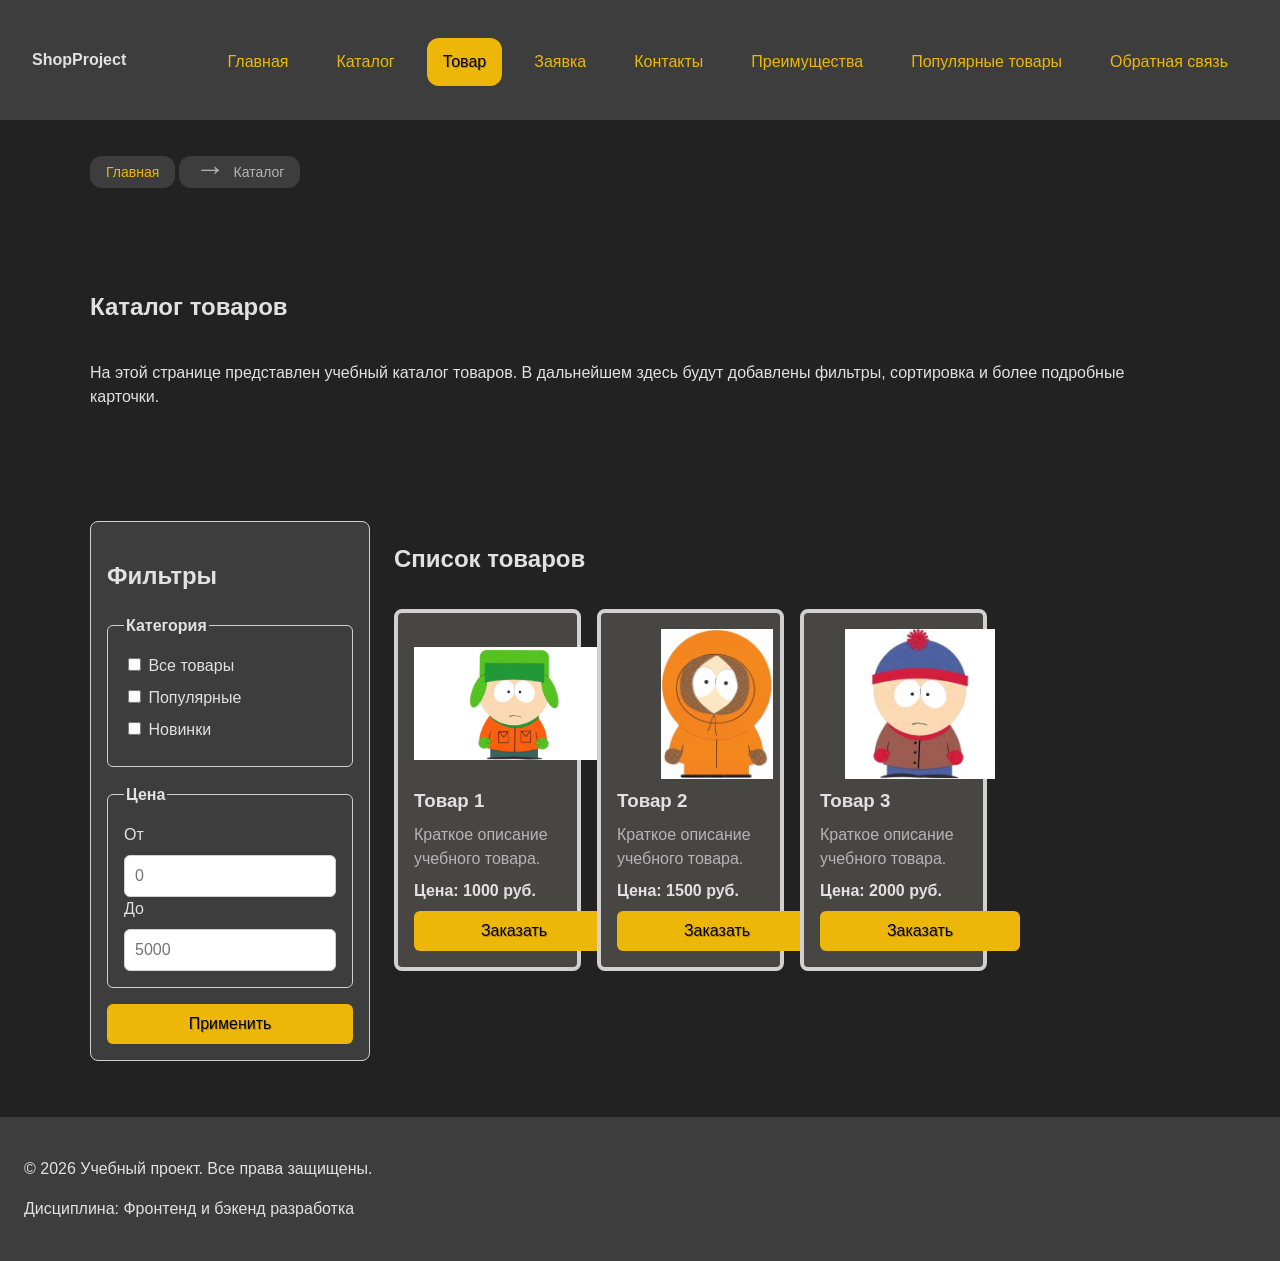
==== catalog.html @ 07860b6c "feat: add responsive layout styles" ====
<!DOCTYPE html>
<html lang="ru">
<head>
  <meta charset="UTF-8">
  <meta name="viewport" content="width=device-width, initial-scale=1.0">
  <meta name="description" content="Каталог товаров учебного интернет-магазина.">
  <title>Каталог товаров — Учебный интернет-магазин</title>
  <link rel="stylesheet" href="css/style.css">
  <link rel="stylesheet" href="css/responsive.css">
  <script src="js/main.js" defer></script>
  <meta property="og:type" content="website">
  <meta property="og:title" content="Учебный интернет-магазин">
  <meta property="og:description" content="Учебный frontend-проект интернет-магазина.">
  <meta property="og:image" content="https://Flash-Anaks.github.io/kr1-html-css-shop/images/preview.png">
</head>
<body>
  <header>
    <div class="site-header">
      <a class="site-header__logo" href="index.html">ShopProject</a>
      <nav class="site-nav" aria-label="Основная навигация">
        <ul class="site-nav__list">
          <li class="site-nav__item">
            <a class="site-nav__link" href="index.html">Главная</a>
          </li>
          <li class="site-nav__item">
            <a class="site-nav__link" href="catalog.html">Каталог</a>
          </li>
          <li class="site-nav__item">
            <a class="site-nav__link site-nav__link--active" href="product.html" aria-current="page">Товар</a>
          </li>
          <li class="site-nav__item">
            <a class="site-nav__link" href="order.html">Заявка</a>
          </li>
          <li class="site-nav__item">
            <a class="site-nav__link" href="contacts.html">Контакты</a>
          </li>
          <li class="site-nav__item">
            <a class="site-nav__link" href="index.html#advantages">Преимущества</a>
          </li>
          <li class="site-nav__item">
            <a class="site-nav__link" href="index.html#popular">Популярные товары</a>
          </li>
          <li class="site-nav__item">
            <a class="site-nav__link" href="index.html#contacts">Обратная связь</a>
          </li>
        </ul>
      </nav>
    </div>
  </header>

  <main>
    <nav class="breadcrumbs" aria-label="Хлебные крошки">
      <a class="breadcrumbs__link" href="index.html">Главная</a>
      <span class="breadcrumbs__current">Каталог</span>
    </nav>

    <section class="section">
      <h1>Каталог товаров</h1>
      <p>
        На этой странице представлен учебный каталог товаров.
        В дальнейшем здесь будут добавлены фильтры, сортировка и более
        подробные карточки.
      </p>
    </section>

    <section class="catalog-layout">
      <aside class="catalog-filters">
        <h2>Фильтры</h2>

        <form class="filters-form" action="#" method="get">
          <fieldset>
            <legend>Категория</legend>

            <label>
              <input type="checkbox" name="category" value="all">
              Все товары
            </label>

            <label>
              <input type="checkbox" name="category" value="popular">
              Популярные
            </label>

            <label>
              <input type="checkbox" name="category" value="new">
              Новинки
            </label>
          </fieldset>

          <fieldset>
            <legend>Цена</legend>

            <label for="price-from">От</label>
            <input id="price-from" name="price-from" type="number" min="0" placeholder="0">

            <label for="price-to">До</label>
            <input id="price-to" name="price-to" type="number" min="0" placeholder="5000">
          </fieldset>

          <button class="button" type="submit">Применить</button>
        </form>
      </aside>

      <section class="catalog-products">
        <h2>Список товаров</h2>

        <div class="products-grid">
          <article class="product-card product-card">
            <div class="product-card__image-container"><img class="product-card__image" src="images/377adab44aed2e738bd4cde7fe57b68b87d6267f4cfb_16_9.webp" loading="lazy"></div>
            <h3 class="product-card__title">Товар 1</h3>
            <p class="product-card__description">Краткое описание учебного товара.</p>
            <p class="product-card__price">Цена: 1000 руб.</p>
            <button 
              class="button product-card__button" 
              type="button" 
              data-product="Товар 1">
              Заказать
            </button>
          </article>

          <article class="product-card">
            <div class="product-card__image-container"><img
                src="images/9360_big-640.jpg"
                srcset="images/9360_big-480.jpg 480w,
                        images/9360_big-640.jpg 640w,
                        images/9360_big-960.jpg 960w"
                sizes="(max-width: 639px) 100vw,
                        (max-width: 1023px) 50vw,
                        33vw"
                alt="Товар 1"
                width="640"
                height="480"
                loading="lazy"
                class="product-card__image"
                >
            </div>
            <h3 class="product-card__title">Товар 2</h3>
            <p class="product-card__description">Краткое описание учебного товара.</p>
            <p class="product-card__price">Цена: 1500 руб.</p>
            <button 
              class="button product-card__button" 
              type="button" 
              data-product="Товар 1">
              Заказать
            </button>
          </article>

          <article class="product-card">
            <div class="product-card__image-container"><img class="product-card__image" src="images/images.jpg" loading="lazy"></div>
            <h3 class="product-card__title">Товар 3</h3>
            <p class="product-card__description">Краткое описание учебного товара.</p>
            <p class="product-card__price">Цена: 2000 руб.</p>
            <button 
              class="button product-card__button" 
              type="button" 
              data-product="Товар 1">
              Заказать
            </button>
          </article>
        </div>
      </section>
    </section>
  </main>

  <footer>
    <p>&copy; 2026 Учебный проект. Все права защищены.</p>
    <p>Дисциплина: Фронтенд и бэкенд разработка</p>
  </footer>
  <dialog class="order-dialog" id="order-dialog" aria-labelledby="order-dialog-title">
    <h2 class="order-dialog__title" id="order-dialog-title">Оформление заявки</h2>

    <form class="order-form" id="order-form" action="#" method="post" novalidate>

      <div class="order-form__field">
        <label class="order-form__label" for="order-name">Имя</label>
        <input
          class="order-form__input"
          id="order-name"
          name="name"
          type="text"
          placeholder="Введите ваше имя"
          minlength="2"
          autocomplete="given-name"
          required
        >
      </div>

      <div class="order-form__field">
        <label class="order-form__label" for="order-email">E-mail</label>
        <input
          class="order-form__input"
          id="order-email"
          name="email"
          type="email"
          placeholder="example@mail.ru"
          autocomplete="email"
          required
        >
      </div>

      <div class="order-form__field">
        <label class="order-form__label" for="order-phone">Телефон</label>
        <input
          class="order-form__input"
          id="order-phone"
          name="phone"
          type="tel"
          inputmode="tel"
          placeholder="+7 (900) 000-00-00"
          pattern="^\+7 \(\d{3}\) \d{3}-\d{2}-\d{2}$"
          required
        >
        <small>Формат: +7 (900) 000-00-00</small>
      </div>

      <div class="order-form__field">
        <label class="order-form__label" for="order-date">Дата связи</label>
        <input
          class="order-form__input"
          id="order-date"
          name="date"
          type="date"
        >
      </div>

      <div class="order-form__field">
        <label class="order-form__label" for="order-topic">Тема заявки</label>
        <select class="order-form__select" id="order-topic" name="topic" required>
          <option value="">Выберите тему</option>
          <option value="product">Заказ товара</option>
          <option value="consultation">Консультация</option>
          <option value="delivery">Доставка</option>
        </select>
      </div>

      <div class="order-form__field">
        <label class="order-form__label" for="order-comment">
          Комментарий
        </label>
        <textarea
          class="order-form__textarea"
          id="order-comment"
          name="comment"
          rows="4"
          placeholder="Укажите дополнительную информацию"
        ></textarea>
      </div>

      <div class="order-form__field order-form__field--checkbox">
        <label class="order-form__checkbox-label">
          <input
            class="order-form__checkbox"
            id="order-agreement"
            name="agreement"
            type="checkbox"
            required
          >
          Я согласен на обработку данных
        </label>
      </div>

      <div class="order-form__actions">
        <button class="button button--secondary" type="button" id="close-order-dialog">
          Закрыть
        </button>
        <button class="button button--primary" type="submit">
          Отправить заявку
        </button>
      </div>
    </form>
  </dialog>

  <p class="success-message" id="success-message" hidden>
    Форма успешно отправлена!
  </p>
</body>
</html>
---- css/style.css ----
/* ===============================
   1. Переменные проекта
   =============================== */

:root {
  /* Основные цвета проекта */
  --color-bg: #222222;
  --color-text: #e1e1e1;
  --color-text-active: #000000;
  --color-muted: #b6b4b4;
  --color-primary: #ecb708;
  --color-primary-dark: #b4891c;
  --color-border: #d1d1d1;
  --color-surface: #3e3d3d;
  --color-surface-accent: #484642;
  --color-danger: #b00020;
  --color-success: #168a2f;
  --color-success-bg: #eefaf0;
  --color-white: #ffffff;

  /* Отступы */
  --space-xs: 4px;
  --space-sm: 8px;
  --space-md: 16px;
  --space-lg: 24px;
  --space-xl: 32px;

  /* Скругления */
  --radius-sm: 6px;
  --radius-md: 8px;
  --radius-lg: 12px;

  /* Размеры */
  --container-width: 1100px;
}

/* ===============================
   2. Базовые стили
   =============================== */

html {
  scroll-behavior: smooth;
}

/* 
  Универсальное правило для всех элементов.
  border-box делает расчёт размеров более понятным:
  width включает content, padding и border.
*/
* {
  box-sizing: border-box;
}

/*
  Убираем стандартный внешний отступ браузера у body.
  Без этого вокруг страницы может появиться белая рамка.
*/
body {
  margin: 0;
  font-family: Arial, sans-serif;
  line-height: 1.5;
  color: var(--color-text);
  background-color: var(--color-bg);
}

/*
  Задаём внутренние отступы для основных областей страницы.
  Это делает содержимое визуально отделённым от краёв окна браузера.
*/
header,
main,
footer {
  padding: var(--space-lg);
}

/*
  Оформляем шапку страницы.
  Пока используется простой светло-серый фон.
*/
header {
  background-color: var(--color-surface);
  position: sticky;
  top: 0;
  z-index: 10;
}

img {
  max-width: 200px;
  height: 100%;
  object-fit: contain;

}
/*
  Оформляем подвал страницы тем же фоном,
  чтобы визуально отделить его от основного содержимого.
*/
footer {
  background-color: var(--color-surface);
}

li {
  width: fit-content;
  background-color: var(--color-surface);
  padding: 2px 4px;
  margin-top: 4px;
  border-radius: var(--radius-md);
}
/*
  Ограничиваем ширину содержимого шапки,
  чтобы оно не растягивалось слишком сильно на широких экранах.
*/
.site-header {
  display: flex;
  align-items: center;
  justify-content: space-between;
  padding: var(--space-sm);
  background-color: var(--color-surface);
}

.site-header__inner {
  max-width: var(--container-width);
  margin: 0 auto;
  padding: var(--space-lg);
}

/*
  Оформляем текстовый логотип.
*/
.site-header__logo {
  font-weight: 700;
  color: var(--color-text);
  text-decoration: none;
}

/*
  Убираем стандартные отступы и маркеры списка навигации.
*/
.site-nav__list {
  display: flex;
  flex-wrap: wrap;
  justify-content: center;
  align-items: center;
  gap: var(--space-sm);
  padding: 0;
  margin: 0; 
  list-style: none;
}

/*
  Добавляем расстояние между пунктами меню.
*/
.site-nav__link {
  display: inline-block;
  padding: var(--space-sm) var(--space-md);
  color: var(--color-primary);
  text-decoration: none;
  border-radius: var(--radius-lg);
}

.site-nav__link:hover {
  color: var(--color-text-active);
  text-shadow: 1px 1px 0 var(--color-primary-dark);
  background-color: var(--color-primary);
}

.site-nav__link:focus-visible {
  outline: 2px solid var(--color-primary);
  text-shadow: 1px 1px 0 var(--color-primary-dark);
  outline-offset: 3px;
}

.site-nav__link--active {
  color: var(--color-text-active);
  text-shadow: 1px 1px 0 var(--color-primary-dark);
  background-color: var(--color-primary);
}

:target {
  outline: 5px dotted var(--color-primary);
  outline-offset: 4px;
}

/* ===============================
   3. Общие элементы интерфейса
   =============================== */

a {
  color: var(--color-primary);
}

/* a:hover {
  color: var(--color-primary-dark);
} */

a:focus-visible {
  outline: 2px solid var(--color-primary);
  outline-offset: 3px;
}

/*
  Пока это обычная ссылка, но визуально она оформляется как кнопка.
*/
.button {
  display: inline-block;
  padding: var(--space-sm) var(--space-md);
  color: var(--color-text-active);
  background-color: var(--color-primary);
  text-decoration: none;
  border: none;
  border-radius: var(--radius-sm);
  cursor: pointer;
  text-shadow: 1px 1px 0 var(--color-primary-dark);
}

/*
  Простое состояние наведения для кнопки.
*/
.button:hover {
  background-color: var(--color-primary-dark);
}

.button:focus-visible {
  outline: 2px solid var(--color-primary);
  outline-offset: 3px;
}

.button:disabled {
  opacity: 0.6;
  cursor: not-allowed;
}

/* ===============================
   4. Компоненты страницы
   =============================== */

/*
  Hero-блок — первый крупный блок страницы.
  Он визуально отделяется от остальных разделов фоном и отступами.
*/
.hero {
  max-width: var(--container-width);
  margin: 0 auto var(--space-xl);
  padding: var(--space-xl) var(--space-lg);
  background-color: var(--color-surface-accent);
  border-radius: var(--radius-lg);
}

/*
  Общий класс для разделов страницы.
*/
.section {
  display: grid;
  max-width: var(--container-width);
  margin: 0 auto var(--space-xl);
}

/*
  Убираем лишний верхний отступ у заголовков разделов.
*/
.section h2 {
  margin-top: 0;
}

.catalog-layout {
  max-width: var(--container-width);
  margin: 0 auto var(--space-xl);
  display: grid;
  grid-template-columns: 260px 1fr;
  grid-template-areas: "filters products";
  gap: var(--space-lg);
}

.catalog-filters {
  grid-area: filters;
  padding: var(--space-md);
  border: 1px solid var(--color-border);
  border-radius: var(--radius-md);
  background-color: var(--color-surface);
}

.filters-form {
  display: grid;
  gap: var(--space-md);
}

.filters-form fieldset {
  margin: 0;
  padding: var(--space-md);
  border: 1px solid var(--color-border);
  border-radius: var(--radius-sm);
}

.filters-form legend {
  font-weight: 700;
}

.filters-form label {
  display: block;
  margin-bottom: var(--space-sm);
}

.filters-form input[type="number"] {
  width: 100%;
  padding: 8px 10px;
  border: 1px solid var(--color-border);
  border-radius: var(--radius-sm);
  font: inherit;
}

.catalog-products {
  grid-area: products;
}

.products-grid {
  display: grid;
  grid-template-columns: repeat(3, 1fr);
  gap: var(--space-lg);
}

.products-card__0 {
  display: grid;
  grid-template-columns: repeat(3, 1fr);
  gap: var(--space-lg);
}
/*
  Карточка товара — самостоятельный блок.
  На следующих занятиях карточки будут доработаны и выстроены в сетку.
*/
.product-card {
  margin-top: 12px;
  display: grid;
  flex-direction: column;
  gap: var(--space-sm);
  margin-bottom: 0;
  padding: var(--space-md);
  border: 4px solid var(--color-border);
  border-radius: var(--radius-md);
  background-color: var(--color-surface-accent);
}

.product-card:hover {
  border-color: var(--color-primary);
}

.product-card--discount {
  border-color: var(--color-danger);
}

.product-card__title {
  margin: 0;
  color: var(--color-text);
}

.product-card__description {
  margin: 0;
  color: var(--color-muted);
}

.product-card__price {
  margin: 0;
  font-weight: 700;
}

.product-card--discount .product-card__price {
  color: var(--color-danger);
}

.product-card__button {
  margin-top: auto;
  align-self: flex-start;
}

.product-card__image-container {
  display: block;
  width: 200px;
  color: var(--color-border);
  height: 150px;
}
/*
  Убираем лишний верхний отступ у заголовка карточки.
*/
.product-card h3 {
  margin-top: 0;
}

/*
  Дополнительный информационный блок.
*/
.aside-info {
  max-width: var(--container-width);
  margin: 0 auto var(--space-xl);
  padding: var(--space-md);
  border-left: 4px solid var(--color-primary);
  background-color: var(--color-surface);
}

.breadcrumbs {
  max-width: var(--container-width);
  margin: 0 auto var(--space-md);
  font-size: 14px;
  color: var(--color-muted);
}

.breadcrumbs__link {
  color: var(--color-primary);
  background-color: var(--color-surface);
  text-decoration: none;
  border-radius: var(--radius-lg);
  padding: var(--space-sm) var(--space-md);
}

.breadcrumbs__current{
  background-color: var(--color-surface);
  border-radius: var(--radius-lg);
  padding: var(--space-sm) var(--space-md);
}

.breadcrumbs__current::before {
  content: " → ";
  position: relative;
  top: 2px;
  font-size: 30px;
  color: var(--color-muted);
  z-index: 0;
}

/* ===============================
   5. Форма и модальное окно
   =============================== */

/*
  Модальное окно.
  Элемент dialog сам умеет открываться поверх страницы.
*/
.order-dialog {
  color: var(--color-text);
  background-color: var(--color-surface-accent);
  width: min(100% - 32px, 560px);
  padding: var(--space-lg);
  border: none;
  border-radius: var(--radius-lg);
}

/*
  Затемнение фона за модальным окном.
*/
.order-dialog::backdrop {
  background-color: rgba(0, 0, 0, 0.5);
}

.order-dialog__title {
  margin-top: 0;
}

/*
  Поле формы.
  Каждый блок получает нижний отступ.
*/
.order-form__field {
  margin-bottom: var(--space-md);
}

/*
  Подпись поля.
*/
.order-form__label {
  display: block;
  margin-bottom: var(--space-xs);
}

/*
  Основные поля формы.
*/
.order-form__input,
.order-form__select,
.order-form__textarea {
  width: 100%;
  padding: 10px 12px;
  border: 1px solid var(--color-border);
  border-radius: var(--radius-sm);
  font: inherit;
}

/*
  Checkbox не должен занимать всю ширину.
*/
.order-form__checkbox {
  width: auto;
}

/*
  Подсказка под полем телефона.
*/
.order-form__hint {
  display: block;
  margin-top: var(--space-xs);
  color: var(--color-muted);
}

.order-for__input:hover,
.order-form__select:hover,
.order-form__textarea:hover {
  border-color: var(--color-primary);
}

/*
  Видимый фокус для клавиатурной навигации.
*/
.order-form__input:focus-visible,
.order-form__select:focus-visible,
.order-form__textarea:focus-visible,
.order-form__checkbox:focus-visible,
.form-actions__button:focus-visible {
  outline: 2px solid var(--color-primary);
  outline-offset: 3px;
}

/*
  Подсветка ошибочных полей.
  Атрибут aria-invalid будет добавляться через JavaScript.
*/
[aria-invalid="true"] {
  border-color: var(--color-danger);
}

/*
  Кнопки формы.
*/
.form-actions {
  display: flex;
  gap: var(--space-md);
  margin-top: var(--space-lg);
}

.button {
  display: inline-block;
  padding: var(--space-sm) var(--space-md);
  border: none;
  border-radius: var(--radius-sm);
  font: inherit;
  text-decoration: none;
  cursor: pointer;
}

.button--primary {
  color: var(--color-text-active);
  background-color: var(--color-primary);
}

.button--primary:hover {
  background-color: var(--color-primary-dark);
}

.button--secondary {
  color: var(--color-primary);
  background-color: transparent;
  border: 1px solid var(--color-primary);
}

.button--secondary:hover {
  color: var(--color-white);
  background-color: var(--color-primary);
}

.button:focus-visible {
  outline: 2px solid var(--color-primary);
  outline-offset: 3px;
}

.button:disabled,
.button--disabled {
  opacity: 0.6;
  cursor: not-allowed;
}

/*
  Сообщение об успешной отправке.
*/
.success-message {
  max-width: var(--container-width);
  margin: var(--space-lg) auto;
  padding: var(--space-md);
  border-left: 4px solid var(--color-success);
  background-color: var(--color-success-bg);
}
---- css/responsive.css ----
/*
  Адаптивные стили для контрольной работы №3.
  Подход: Mobile First.
  Базовые стили рассчитаны на мобильный экран.
  Расширения добавляются через min-width медиазапросы.
*/
*,
*::before,
*::after {
  box-sizing: border-box;
}

html {
  scroll-behavior: smooth;
}

img,
video {
  max-width: 100%;
  height: auto;
}

body {
  overflow-x: hidden;
}

.container,
.main,
.section {
  width: min(100% - 32px, 1200px);
  margin-inline: auto;
}

.section {
  padding-block: clamp(24px, 5vw, 64px);
}

.site-nav__list {
  display: flex;
  gap: var(--space-sm, 8px);
  padding: 0;
  margin: 0;
  list-style: none;
}

.site-nav__link {
  display: block;
  padding: 12px 16px;
}

@media (min-width: 768px) {
  .site-nav__list {
    flex-direction: row;
    flex-wrap: wrap;
    align-items: center;
  }
}

.site-header {
  position: sticky;
  top: 0;
  z-index: 100;
}



.hero {
  display: grid;
  /*gap: var(--space-lg, 24px);*/
  align-items: center;
}

.hero__content {
  display: grid;
  gap: var(--space-md, 16px);
}

.hero__title {
  font-size: clamp(28px, 7vw, 56px);
  line-height: 1.1;
}

.hero__image {
  width: 100%;
  max-width: 520px;
  margin-inline: auto;
}

@media (min-width: 900px) {
  .hero {
    grid-template-columns: minmax(0, 1fr) minmax(320px, 520px);
  }
}

.products-grid {
  display: grid;
  grid-template-columns: 1fr;
  gap: var(--space-md, 16px);
}

.product-card {
  min-width: 0;
}

.product-card__title,
.product-card__description {
  overflow-wrap: anywhere;
}

@media (min-width: 640px) {
  .products-grid {
    grid-template-columns: repeat(2, minmax(0, 1fr));
  }
}

@media (min-width: 1024px) {
  .products-grid {
    grid-template-columns: repeat(3, minmax(0, 1fr));
  }
}

@media (min-width: 1280px) {
  .products-grid {
    grid-template-columns: repeat(4, minmax(0, 1fr));
  }
}


.catalog-layout {
  display: grid;
  gap: var(--space-lg, 24px);
}

.catalog-filters {
  order: -1;
}

@media (min-width: 1024px) {
  .catalog-layout {
    grid-template-columns: 280px minmax(0, 1fr);
    align-items: start;
  }

  .catalog-filters {
    position: sticky;
    top: 88px;
    order: initial;
  }
}


.product-card__image {
  display: block;
  width: 100%;
  aspect-ratio: 4 / 3;
  border-radius: var(--radius-md, 8px);
}


.order-form {
  display: grid;
  gap: var(--space-md, 16px);
}

.order-form__group {
  display: grid;
  gap: var(--space-xs, 8px);
}

.order-form__input,
.order-form__textarea,
.order-form__select {
  width: 100%;
  min-height: 44px;
  padding: 10px 12px;
  font: inherit;
}

.order-form__textarea {
  min-height: 120px;
  resize: vertical;
}

@media (min-width: 768px) {
  .order-form {
    grid-template-columns: repeat(2, minmax(0, 1fr));
  }

  .order-form__group--wide {
    grid-column: 1 / -1;
  }
}


.table-wrapper {
  width: 100%;
  overflow-x: auto;
  -webkit-overflow-scrolling: touch;
}

.product-table {
  width: 100%;
  min-width: 640px;
  border-collapse: collapse;
}

.product-table th,
.product-table td {
  padding: 12px;
  border: 1px solid var(--color-border, #ddd);
  text-align: left;
}


.order-dialog {
  width: min(100% - 32px, 560px);
  max-height: calc(100vh - 32px);
  overflow: auto;
}

.order-dialog::backdrop {
  background: rgb(0 0 0 / 0.5);
}
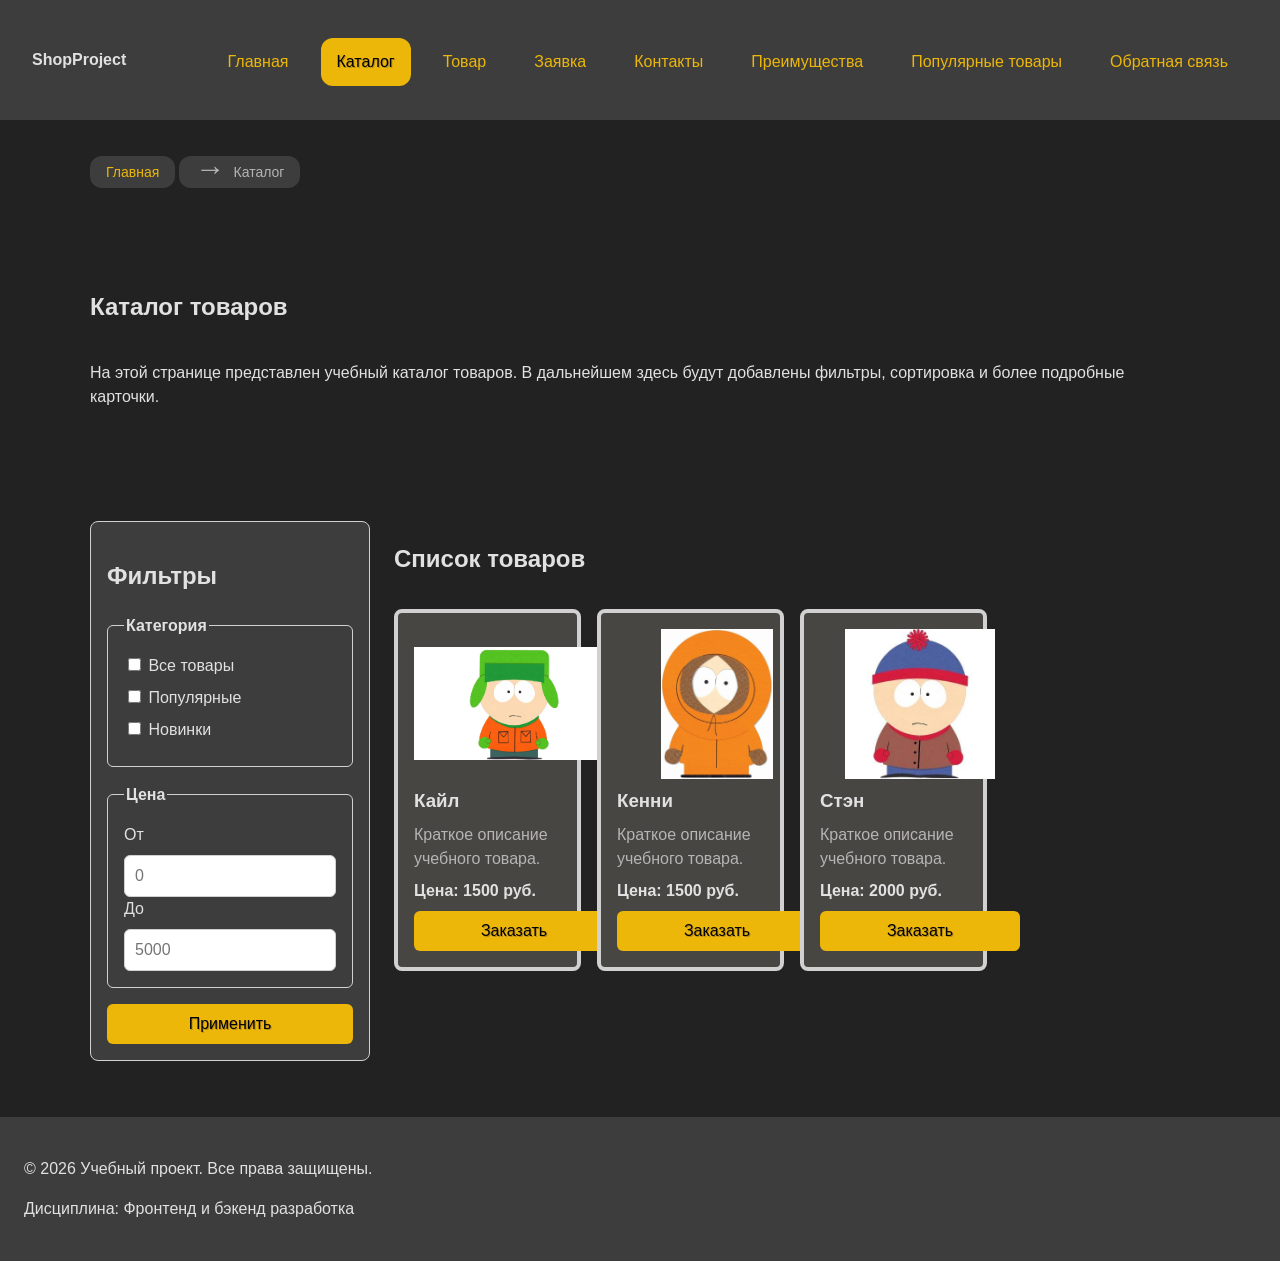
==== commit 7475816a: "fix: improve accessibility and add Lighthouse report" ====
--- a/catalog.html
+++ b/catalog.html
@@ -14,6 +14,7 @@
   <meta property="og:image" content="https://Flash-Anaks.github.io/kr1-html-css-shop/images/preview.png">
 </head>
 <body>
+  <a class="skip-link" href="#main">Перейти к основному содержимому</a>
   <header>
     <div class="site-header">
       <a class="site-header__logo" href="index.html">ShopProject</a>
@@ -23,10 +24,10 @@
             <a class="site-nav__link" href="index.html">Главная</a>
           </li>
           <li class="site-nav__item">
-            <a class="site-nav__link" href="catalog.html">Каталог</a>
-          </li>
-          <li class="site-nav__item">
-            <a class="site-nav__link site-nav__link--active" href="product.html" aria-current="page">Товар</a>
+            <a class="site-nav__link site-nav__link--active" href="catalog.html" aria-current="page">Каталог</a>
+          </li>
+          <li class="site-nav__item">
+            <a class="site-nav__link" href="product.html">Товар</a>
           </li>
           <li class="site-nav__item">
             <a class="site-nav__link" href="order.html">Заявка</a>
@@ -48,7 +49,7 @@
     </div>
   </header>
 
-  <main>
+  <main id="main" class="main">
     <nav class="breadcrumbs" aria-label="Хлебные крошки">
       <a class="breadcrumbs__link" href="index.html">Главная</a>
       <span class="breadcrumbs__current">Каталог</span>
@@ -106,10 +107,10 @@
 
         <div class="products-grid">
           <article class="product-card product-card">
-            <div class="product-card__image-container"><img class="product-card__image" src="images/377adab44aed2e738bd4cde7fe57b68b87d6267f4cfb_16_9.webp" loading="lazy"></div>
-            <h3 class="product-card__title">Товар 1</h3>
+            <div class="product-card__image-container"><img class="product-card__image" src="images/377adab44aed2e738bd4cde7fe57b68b87d6267f4cfb_16_9.webp" loading="lazy" alt="Кайл"></div>
+            <h3 class="product-card__title">Кайл</h3>
             <p class="product-card__description">Краткое описание учебного товара.</p>
-            <p class="product-card__price">Цена: 1000 руб.</p>
+            <p class="product-card__price">Цена: 1500 руб.</p>
             <button 
               class="button product-card__button" 
               type="button" 
@@ -127,14 +128,14 @@
                 sizes="(max-width: 639px) 100vw,
                         (max-width: 1023px) 50vw,
                         33vw"
-                alt="Товар 1"
+                alt="Кенни"
                 width="640"
                 height="480"
                 loading="lazy"
                 class="product-card__image"
                 >
             </div>
-            <h3 class="product-card__title">Товар 2</h3>
+            <h3 class="product-card__title">Кенни</h3>
             <p class="product-card__description">Краткое описание учебного товара.</p>
             <p class="product-card__price">Цена: 1500 руб.</p>
             <button 
@@ -146,8 +147,8 @@
           </article>
 
           <article class="product-card">
-            <div class="product-card__image-container"><img class="product-card__image" src="images/images.jpg" loading="lazy"></div>
-            <h3 class="product-card__title">Товар 3</h3>
+            <div class="product-card__image-container"><img class="product-card__image" src="images/images.jpg" loading="lazy" alt="Стэн"></div>
+            <h3 class="product-card__title">Стэн</h3>
             <p class="product-card__description">Краткое описание учебного товара.</p>
             <p class="product-card__price">Цена: 2000 руб.</p>
             <button 
--- a/css/style.css
+++ b/css/style.css
@@ -105,6 +105,21 @@
   margin-top: 4px;
   border-radius: var(--radius-md);
 }
+
+:focus-visible {
+  outline: 3px solid var(--color-primary, #0057b8);
+  outline-offset: 3px;
+}
+
+.site-nav__link:focus-visible,
+.button:focus-visible,
+.order-form__input:focus-visible,
+.order-form__textarea:focus-visible,
+.order-form__select:focus-visible {
+  outline: 3px solid var(--color-primary, #0057b8);
+  outline-offset: 3px;
+}
+
 /*
   Ограничиваем ширину содержимого шапки,
   чтобы оно не растягивалось слишком сильно на широких экранах.
@@ -229,6 +244,23 @@
   cursor: not-allowed;
 }
 
+.skip-link {
+  position: absolute;
+  left: 16px;
+  top: -100px;
+  z-index: 1000;
+  padding: 8px 12px;
+  color: #ffffff;
+  background-color: #111111;
+  border-radius: 6px;
+  text-decoration: none;
+}
+
+.skip-link:focus,
+.skip-link:focus-visible {
+  top: 16px;
+}
+
 /* ===============================
    4. Компоненты страницы
    =============================== */
@@ -271,7 +303,7 @@
 }
 
 .catalog-filters {
-  grid-area: filters;
+  grid-area: "filters";
   padding: var(--space-md);
   border: 1px solid var(--color-border);
   border-radius: var(--radius-md);
@@ -308,7 +340,7 @@
 }
 
 .catalog-products {
-  grid-area: products;
+  grid-area: "products";
 }
 
 .products-grid {
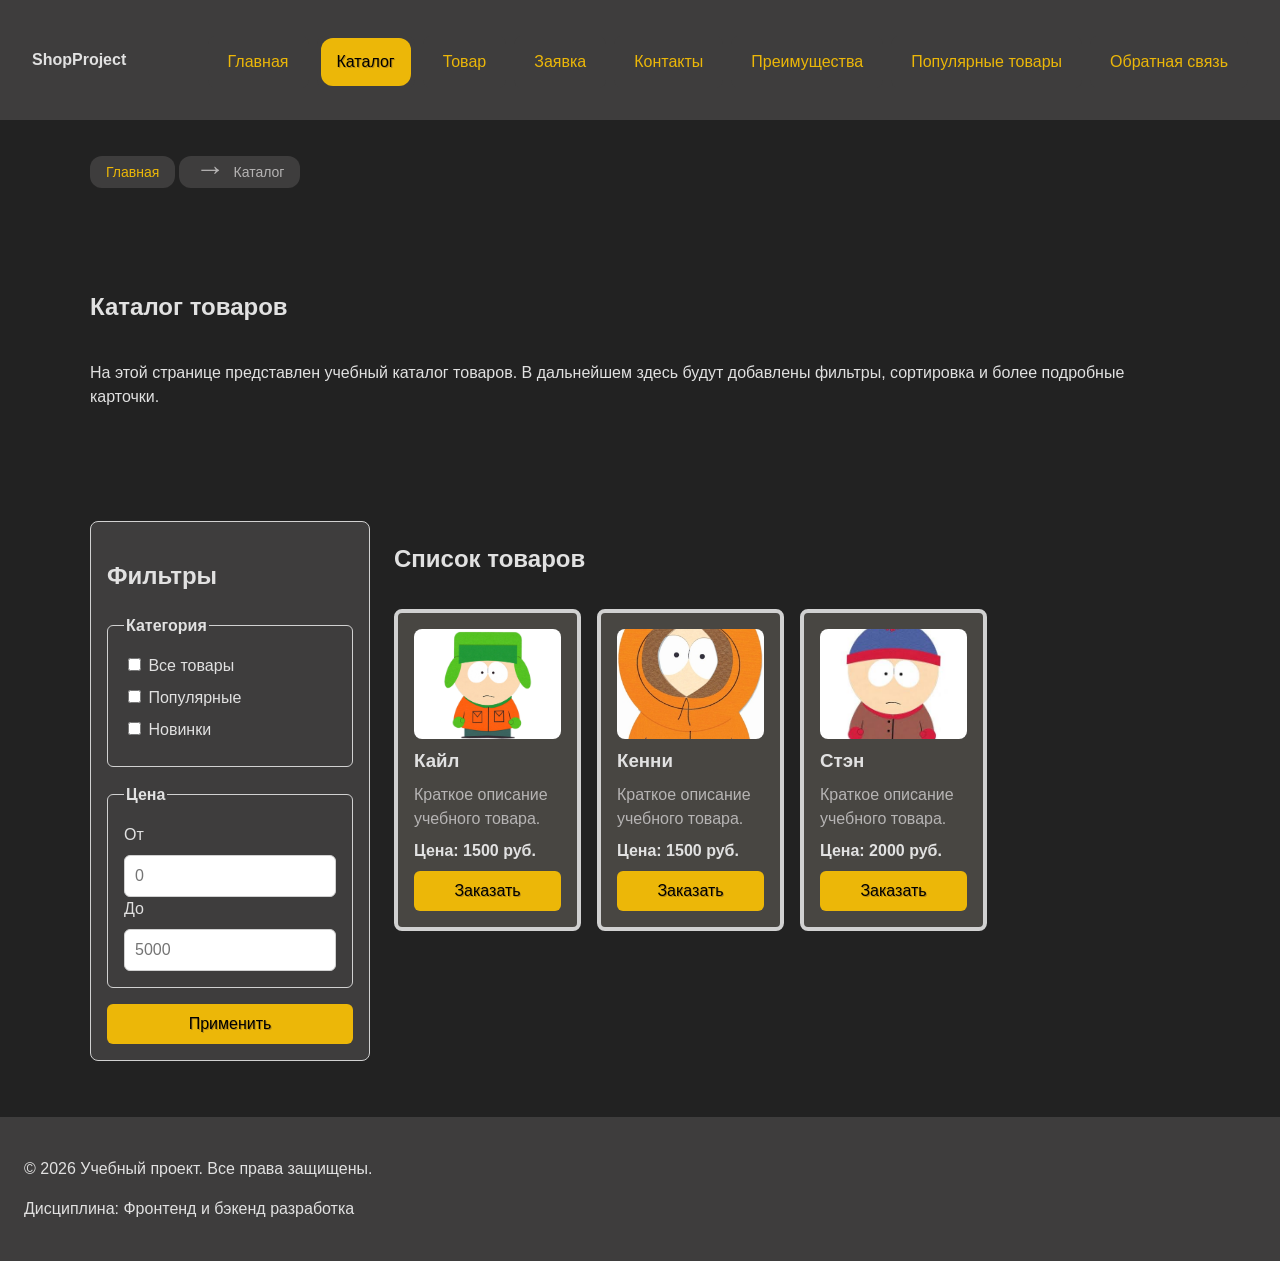
==== commit a3ca3d85: "reworked css and html" ====
--- a/catalog.html
+++ b/catalog.html
@@ -121,7 +121,7 @@
 
           <article class="product-card">
             <div class="product-card__image-container"><img
-                src="images/9360_big-640.jpg"
+                src="images/9360_big-480.jpg"
                 srcset="images/9360_big-480.jpg 480w,
                         images/9360_big-640.jpg 640w,
                         images/9360_big-960.jpg 960w"
--- a/css/style.css
+++ b/css/style.css
@@ -79,16 +79,13 @@
 */
 header {
   background-color: var(--color-surface);
-  position: sticky;
-  top: 0;
-  z-index: 10;
 }
 
 img {
-  max-width: 200px;
-  height: 100%;
+  max-width: 100%;
+  height: auto;
   object-fit: contain;
-
+  display: block;
 }
 /*
   Оформляем подвал страницы тем же фоном,
@@ -297,13 +294,11 @@
   max-width: var(--container-width);
   margin: 0 auto var(--space-xl);
   display: grid;
-  grid-template-columns: 260px 1fr;
-  grid-template-areas: "filters products";
+  grid-template-columns: 1fr;
   gap: var(--space-lg);
 }
 
 .catalog-filters {
-  grid-area: "filters";
   padding: var(--space-md);
   border: 1px solid var(--color-border);
   border-radius: var(--radius-md);
@@ -337,10 +332,6 @@
   border: 1px solid var(--color-border);
   border-radius: var(--radius-sm);
   font: inherit;
-}
-
-.catalog-products {
-  grid-area: "products";
 }
 
 .products-grid {
@@ -404,9 +395,9 @@
 
 .product-card__image-container {
   display: block;
-  width: 200px;
+  width: 100%;
   color: var(--color-border);
-  height: 150px;
+  height: auto;
 }
 /*
   Убираем лишний верхний отступ у заголовка карточки.
--- a/css/responsive.css
+++ b/css/responsive.css
@@ -144,7 +144,6 @@
   .catalog-filters {
     position: sticky;
     top: 88px;
-    order: initial;
   }
 }
 
@@ -153,6 +152,7 @@
   display: block;
   width: 100%;
   aspect-ratio: 4 / 3;
+  object-fit: cover;
   border-radius: var(--radius-md, 8px);
 }
 
